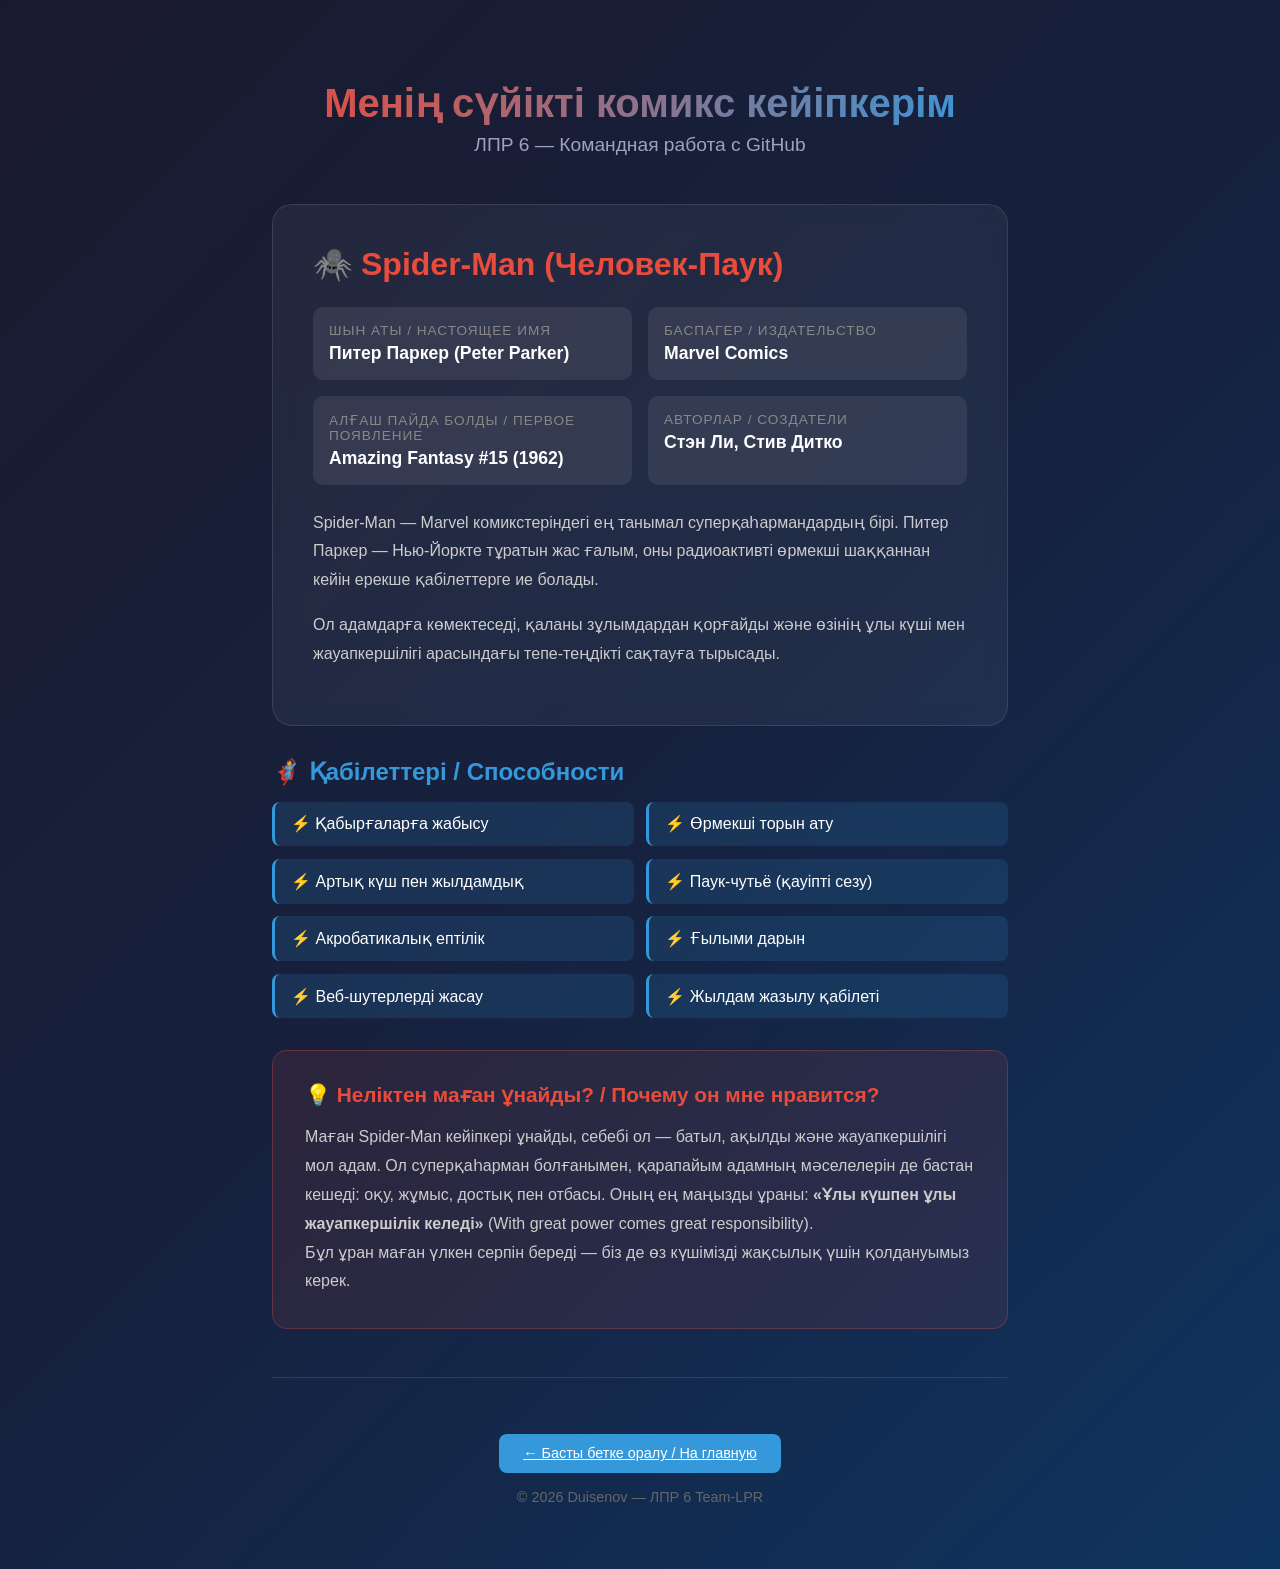
==== Duisenov-favorite-hero.html @ 9562bba0 "Добавлена страница с описанием любимого героя комиксов" ====
<!DOCTYPE html>
<html lang="kk">
<head>
    <meta charset="UTF-8">
    <meta name="viewport" content="width=device-width, initial-scale=1.0">
    <title>Менің сүйікті комикс кейіпкерім — Spider-Man</title>
    <style>
        * {
            margin: 0;
            padding: 0;
            box-sizing: border-box;
        }

        body {
            font-family: 'Segoe UI', Tahoma, Geneva, Verdana, sans-serif;
            background: linear-gradient(135deg, #1a1a2e, #16213e, #0f3460);
            color: #fff;
            min-height: 100vh;
        }

        .container {
            max-width: 800px;
            margin: 0 auto;
            padding: 2rem;
        }

        header {
            text-align: center;
            padding: 3rem 0;
        }

        header h1 {
            font-size: 2.5rem;
            margin-bottom: 0.5rem;
            background: linear-gradient(to right, #e74c3c, #3498db);
            -webkit-background-clip: text;
            -webkit-text-fill-color: transparent;
            background-clip: text;
        }

        header p {
            font-size: 1.2rem;
            color: #a0a0c0;
        }

        .hero-card {
            background: rgba(255, 255, 255, 0.05);
            border: 1px solid rgba(255, 255, 255, 0.1);
            border-radius: 20px;
            padding: 2.5rem;
            margin-bottom: 2rem;
            backdrop-filter: blur(10px);
        }

        .hero-card h2 {
            font-size: 2rem;
            color: #e74c3c;
            margin-bottom: 1rem;
            display: flex;
            align-items: center;
            gap: 0.5rem;
        }

        .hero-card h2::before {
            content: '🕷️';
            font-size: 2rem;
        }

        .info-grid {
            display: grid;
            grid-template-columns: 1fr 1fr;
            gap: 1rem;
            margin: 1.5rem 0;
        }

        .info-item {
            background: rgba(255, 255, 255, 0.08);
            padding: 1rem;
            border-radius: 10px;
        }

        .info-item .label {
            font-size: 0.85rem;
            color: #888;
            text-transform: uppercase;
            letter-spacing: 1px;
            margin-bottom: 0.3rem;
        }

        .info-item .value {
            font-size: 1.1rem;
            font-weight: bold;
        }

        .description {
            margin-top: 1.5rem;
            line-height: 1.8;
            color: #ccc;
        }

        .description p {
            margin-bottom: 1rem;
        }

        .abilities {
            margin-top: 2rem;
        }

        .abilities h3 {
            font-size: 1.5rem;
            margin-bottom: 1rem;
            color: #3498db;
        }

        .abilities ul {
            list-style: none;
            display: grid;
            grid-template-columns: 1fr 1fr;
            gap: 0.8rem;
        }

        .abilities li {
            background: rgba(52, 152, 219, 0.15);
            padding: 0.8rem 1rem;
            border-radius: 8px;
            border-left: 3px solid #3498db;
        }

        .abilities li::before {
            content: '⚡ ';
        }

        .reason {
            background: rgba(231, 76, 60, 0.1);
            border: 1px solid rgba(231, 76, 60, 0.3);
            border-radius: 15px;
            padding: 2rem;
            margin-top: 2rem;
        }

        .reason h3 {
            color: #e74c3c;
            margin-bottom: 1rem;
            font-size: 1.3rem;
        }

        .reason p {
            line-height: 1.8;
            color: #ccc;
        }

        footer {
            text-align: center;
            padding: 2rem 0;
            color: #666;
            font-size: 0.9rem;
            border-top: 1px solid rgba(255, 255, 255, 0.1);
            margin-top: 3rem;
        }

        .back-link {
            display: inline-block;
            margin-top: 1.5rem;
            padding: 0.7rem 1.5rem;
            background: #3498db;
            color: #fff;
            border-radius: 8px;
            transition: background 0.3s;
        }

        .back-link:hover {
            background: #2980b9;
        }

        @media (max-width: 600px) {
            .info-grid, .abilities ul {
                grid-template-columns: 1fr;
            }

            header h1 {
                font-size: 1.8rem;
            }
        }
    </style>
</head>
<body>
    <div class="container">
        <header>
            <h1>Менің сүйікті комикс кейіпкерім</h1>
            <p>ЛПР 6 — Командная работа с GitHub</p>
        </header>

        <div class="hero-card">
            <h2>Spider-Man (Человек-Паук)</h2>

            <div class="info-grid">
                <div class="info-item">
                    <div class="label">Шын аты / Настоящее имя</div>
                    <div class="value">Питер Паркер (Peter Parker)</div>
                </div>
                <div class="info-item">
                    <div class="label">Баспагер / Издательство</div>
                    <div class="value">Marvel Comics</div>
                </div>
                <div class="info-item">
                    <div class="label">Алғаш пайда болды / Первое появление</div>
                    <div class="value">Amazing Fantasy #15 (1962)</div>
                </div>
                <div class="info-item">
                    <div class="label">Авторлар / Создатели</div>
                    <div class="value">Стэн Ли, Стив Дитко</div>
                </div>
            </div>

            <div class="description">
                <p>
                    Spider-Man — Marvel комикстеріндегі ең танымал суперқаһармандардың бірі. 
                    Питер Паркер — Нью-Йоркте тұратын жас ғалым, оны радиоактивті өрмекші шаққаннан кейін 
                    ерекше қабілеттерге ие болады.
                </p>
                <p>
                    Ол адамдарға көмектеседі, қаланы зұлымдардан қорғайды және өзінің ұлы күші мен 
                    жауапкершілігі арасындағы тепе-теңдікті сақтауға тырысады.
                </p>
            </div>
        </div>

        <div class="abilities">
            <h3>🦸 Қабілеттері / Способности</h3>
            <ul>
                <li>Қабырғаларға жабысу</li>
                <li>Өрмекші торын ату</li>
                <li>Артық күш пен жылдамдық</li>
                <li>Паук-чутьё (қауіпті сезу)</li>
                <li>Акробатикалық ептілік</li>
                <li>Ғылыми дарын</li>
                <li>Веб-шутерлерді жасау</li>
                <li>Жылдам жазылу қабілеті</li>
            </ul>
        </div>

        <div class="reason">
            <h3>💡 Неліктен маған ұнайды? / Почему он мне нравится?</h3>
            <p>
                Маған Spider-Man кейіпкері ұнайды, себебі ол — батыл, ақылды және жауапкершілігі мол адам. 
                Ол суперқаһарман болғанымен, қарапайым адамның мәселелерін де бастан кешеді: оқу, жұмыс, 
                достық пен отбасы. Оның ең маңызды ұраны: 
                <strong>«Ұлы күшпен ұлы жауапкершілік келеді»</strong> 
                (With great power comes great responsibility).
            </p>
            <p>
                Бұл ұран маған үлкен серпін береді — біз де өз күшімізді жақсылық үшін қолдануымыз керек.
            </p>
        </div>

        <footer>
            <a href="index.html" class="back-link">← Басты бетке оралу / На главную</a>
            <p style="margin-top: 1rem;">&copy; 2026 Duisenov — ЛПР 6 Team-LPR</p>
        </footer>
    </div>
</body>
</html>
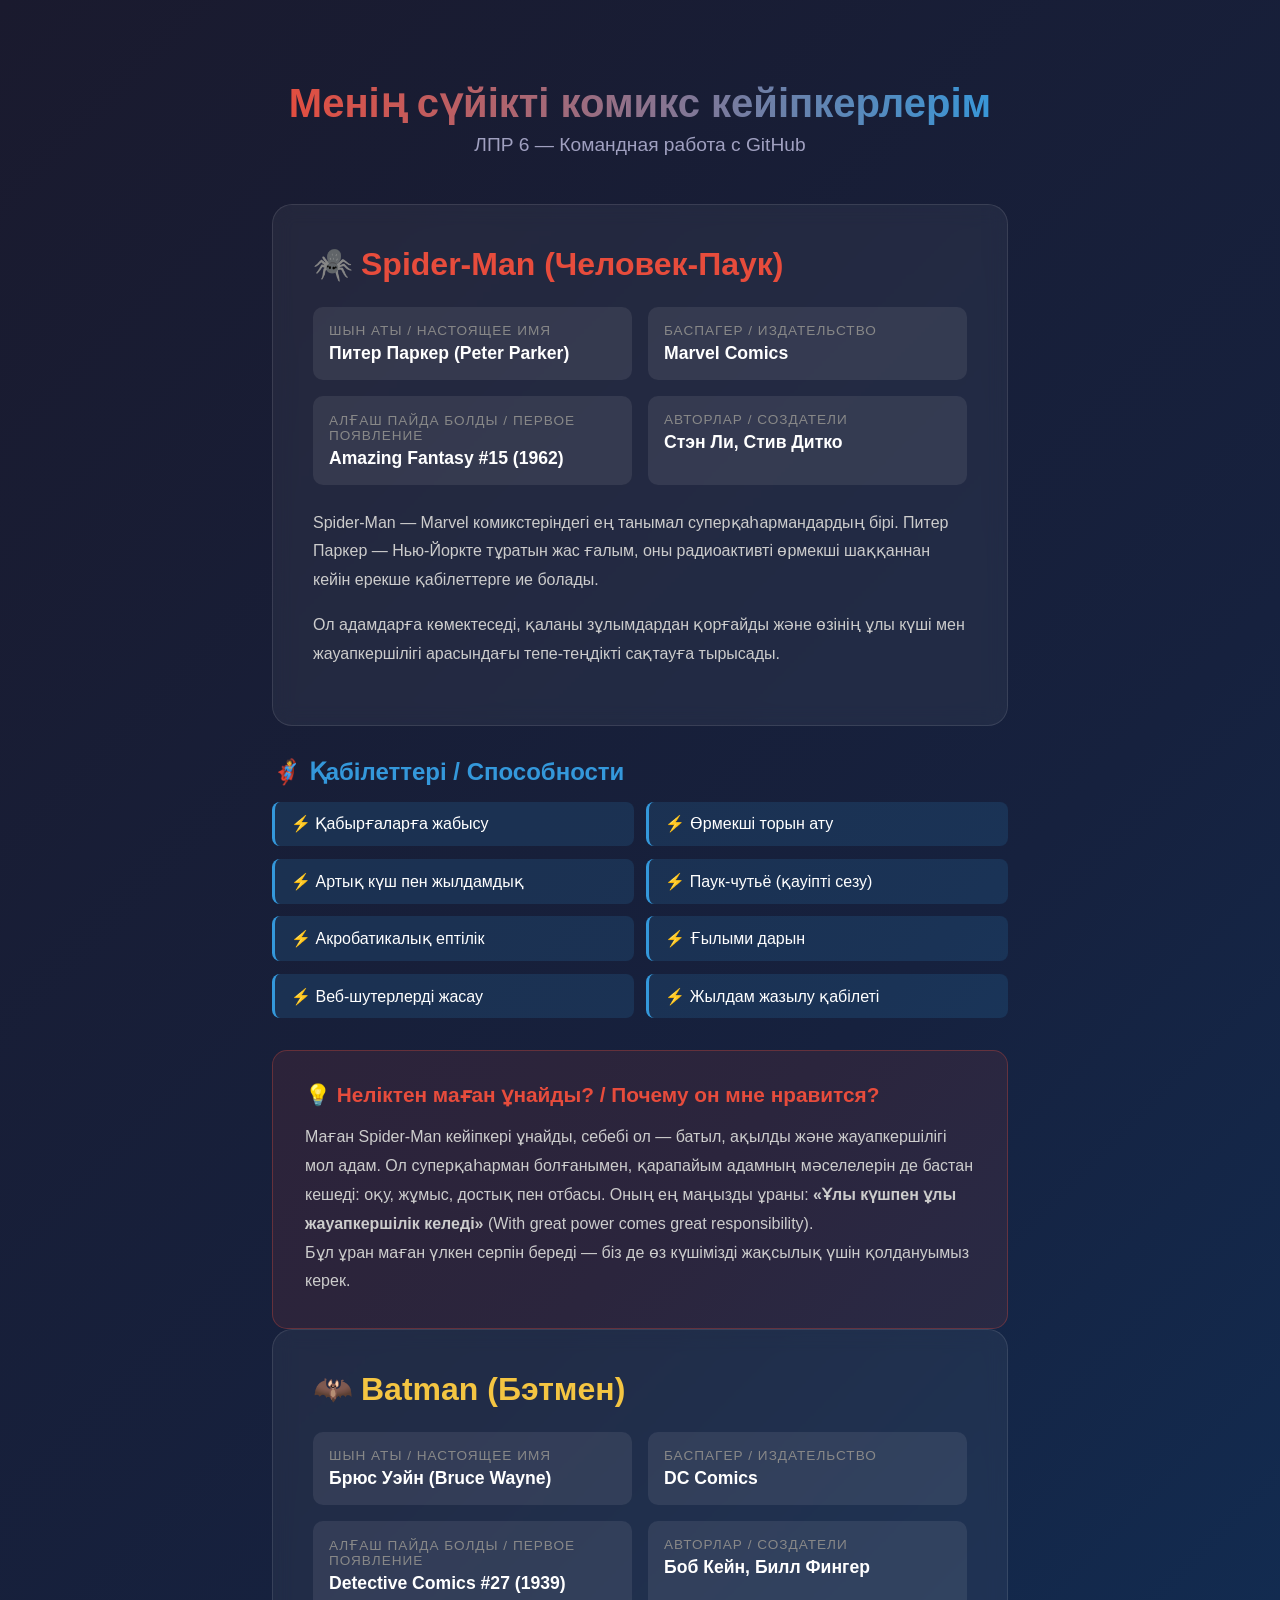
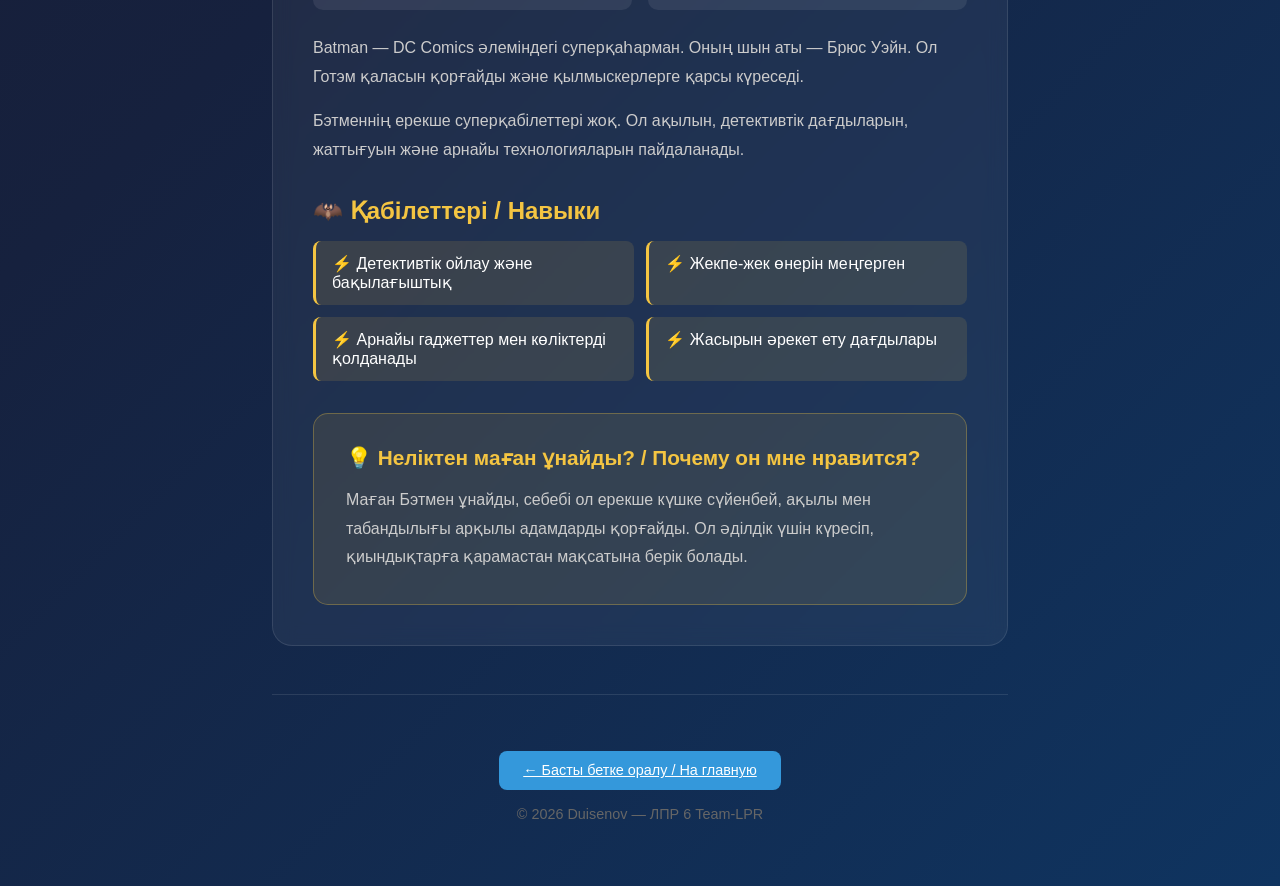
==== commit 3ff60a1c: "feat: add Batman to favorite heroes page" ====
--- a/Duisenov-favorite-hero.html
+++ b/Duisenov-favorite-hero.html
@@ -3,7 +3,7 @@
 <head>
     <meta charset="UTF-8">
     <meta name="viewport" content="width=device-width, initial-scale=1.0">
-    <title>Менің сүйікті комикс кейіпкерім — Spider-Man</title>
+    <title>Менің сүйікті комикс кейіпкерлерім — Spider-Man және Batman</title>
     <style>
         * {
             margin: 0;
@@ -64,6 +64,19 @@
         .hero-card h2::before {
             content: '🕷️';
             font-size: 2rem;
+        }
+
+        .hero-card.batman h2 { color: #f4c542; }
+        .hero-card.batman h2::before { content: '🦇'; }
+        .hero-card.batman .abilities h3,
+        .hero-card.batman .reason h3 { color: #f4c542; }
+        .hero-card.batman .abilities li {
+            background: rgba(244, 197, 66, 0.12);
+            border-left-color: #f4c542;
+        }
+        .hero-card.batman .reason {
+            background: rgba(244, 197, 66, 0.1);
+            border-color: rgba(244, 197, 66, 0.3);
         }
 
         .info-grid {
@@ -186,7 +199,7 @@
 <body>
     <div class="container">
         <header>
-            <h1>Менің сүйікті комикс кейіпкерім</h1>
+            <h1>Менің сүйікті комикс кейіпкерлерім</h1>
             <p>ЛПР 6 — Командная работа с GitHub</p>
         </header>
 
@@ -253,6 +266,55 @@
             </p>
         </div>
 
+        <div class="hero-card batman">
+            <h2>Batman (Бэтмен)</h2>
+            <div class="info-grid">
+                <div class="info-item">
+                    <div class="label">Шын аты / Настоящее имя</div>
+                    <div class="value">Брюс Уэйн (Bruce Wayne)</div>
+                </div>
+                <div class="info-item">
+                    <div class="label">Баспагер / Издательство</div>
+                    <div class="value">DC Comics</div>
+                </div>
+                <div class="info-item">
+                    <div class="label">Алғаш пайда болды / Первое появление</div>
+                    <div class="value">Detective Comics #27 (1939)</div>
+                </div>
+                <div class="info-item">
+                    <div class="label">Авторлар / Создатели</div>
+                    <div class="value">Боб Кейн, Билл Фингер</div>
+                </div>
+            </div>
+            <div class="description">
+                <p>
+                    Batman — DC Comics әлеміндегі суперқаһарман. Оның шын аты — Брюс Уэйн.
+                    Ол Готэм қаласын қорғайды және қылмыскерлерге қарсы күреседі.
+                </p>
+                <p>
+                    Бэтменнің ерекше суперқабілеттері жоқ. Ол ақылын, детективтік дағдыларын,
+                    жаттығуын және арнайы технологияларын пайдаланады.
+                </p>
+            </div>
+            <div class="abilities">
+                <h3>🦇 Қабілеттері / Навыки</h3>
+                <ul>
+                    <li>Детективтік ойлау және бақылағыштық</li>
+                    <li>Жекпе-жек өнерін меңгерген</li>
+                    <li>Арнайы гаджеттер мен көліктерді қолданады</li>
+                    <li>Жасырын әрекет ету дағдылары</li>
+                </ul>
+            </div>
+            <div class="reason">
+                <h3>💡 Неліктен маған ұнайды? / Почему он мне нравится?</h3>
+                <p>
+                    Маған Бэтмен ұнайды, себебі ол ерекше күшке сүйенбей, ақылы мен табандылығы
+                    арқылы адамдарды қорғайды. Ол әділдік үшін күресіп, қиындықтарға қарамастан
+                    мақсатына берік болады.
+                </p>
+            </div>
+        </div>
+
         <footer>
             <a href="index.html" class="back-link">← Басты бетке оралу / На главную</a>
             <p style="margin-top: 1rem;">&copy; 2026 Duisenov — ЛПР 6 Team-LPR</p>
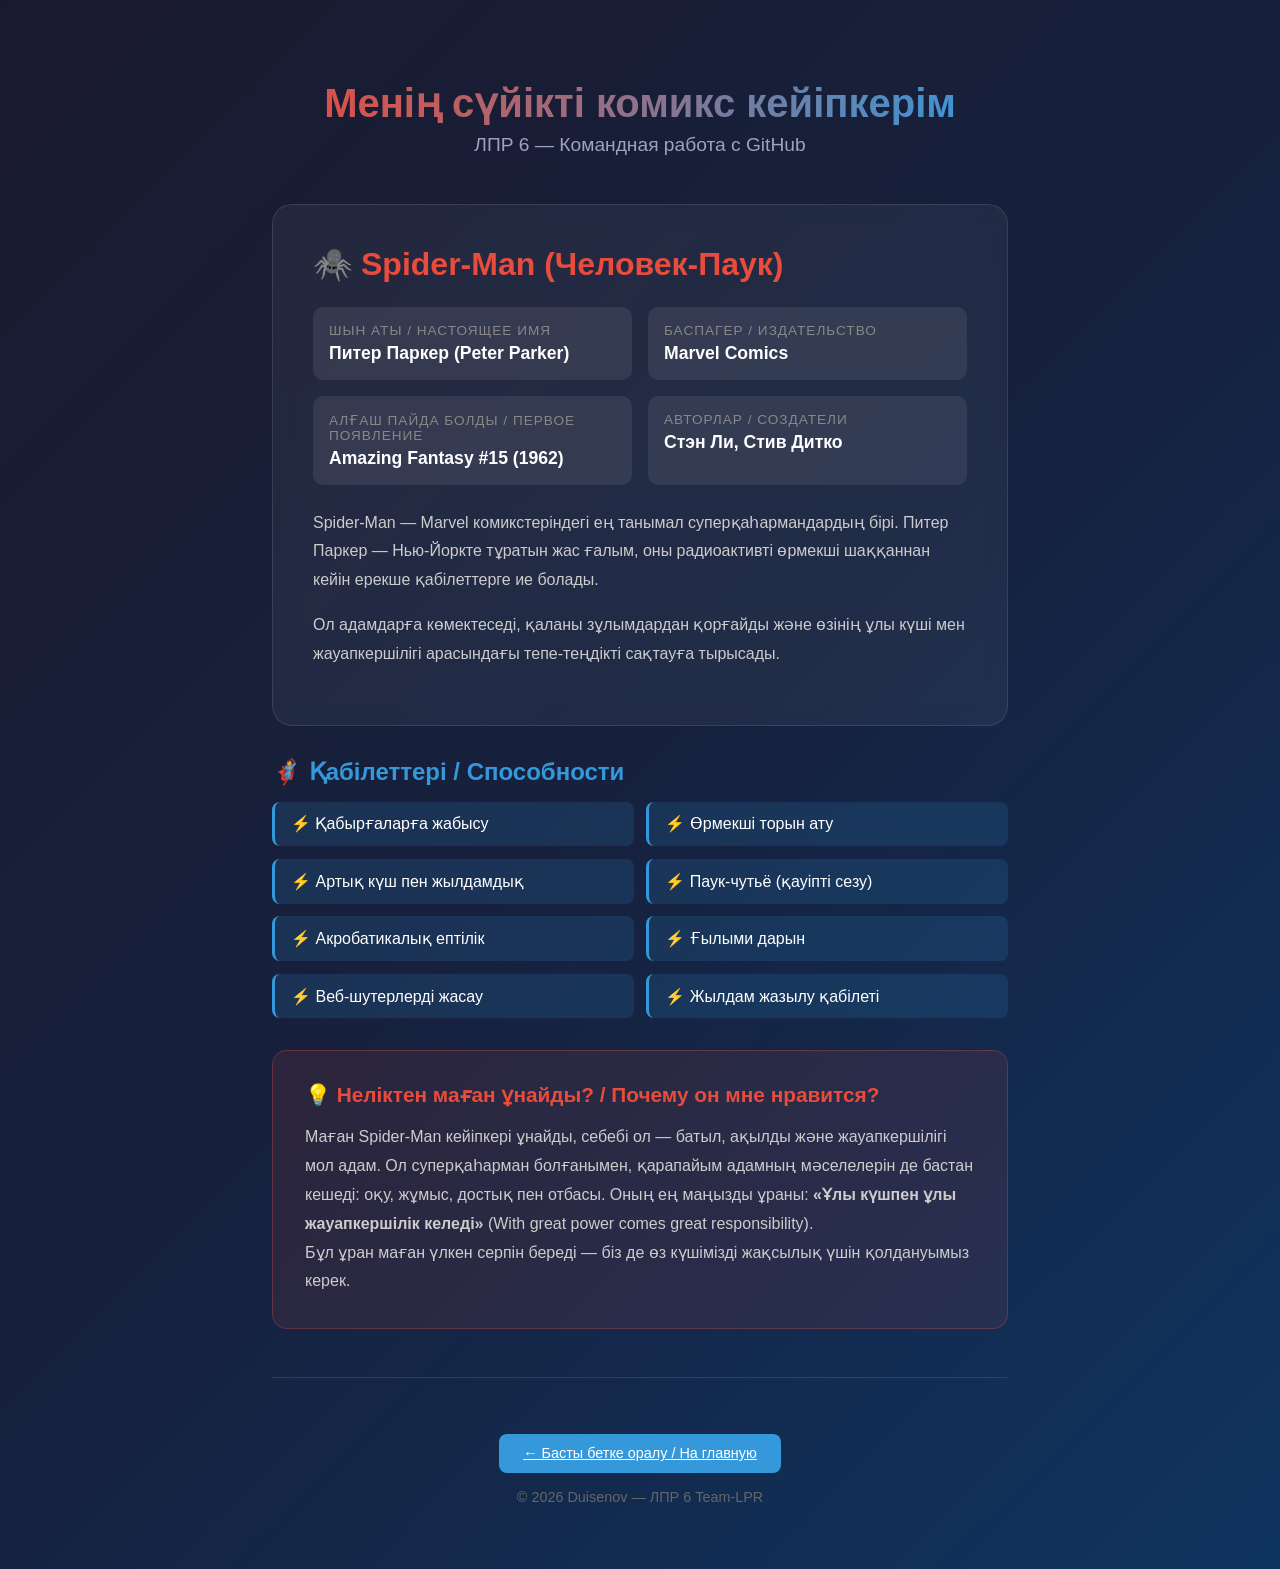
==== commit ccf71d01: "feat: add Abish Batman page and remove Ladybug" ====
--- a/Duisenov-favorite-hero.html
+++ b/Duisenov-favorite-hero.html
@@ -3,7 +3,7 @@
 <head>
     <meta charset="UTF-8">
     <meta name="viewport" content="width=device-width, initial-scale=1.0">
-    <title>Менің сүйікті комикс кейіпкерлерім — Spider-Man және Batman</title>
+    <title>Менің сүйікті комикс кейіпкерім — Spider-Man</title>
     <style>
         * {
             margin: 0;
@@ -64,19 +64,6 @@
         .hero-card h2::before {
             content: '🕷️';
             font-size: 2rem;
-        }
-
-        .hero-card.batman h2 { color: #f4c542; }
-        .hero-card.batman h2::before { content: '🦇'; }
-        .hero-card.batman .abilities h3,
-        .hero-card.batman .reason h3 { color: #f4c542; }
-        .hero-card.batman .abilities li {
-            background: rgba(244, 197, 66, 0.12);
-            border-left-color: #f4c542;
-        }
-        .hero-card.batman .reason {
-            background: rgba(244, 197, 66, 0.1);
-            border-color: rgba(244, 197, 66, 0.3);
         }
 
         .info-grid {
@@ -199,7 +186,7 @@
 <body>
     <div class="container">
         <header>
-            <h1>Менің сүйікті комикс кейіпкерлерім</h1>
+            <h1>Менің сүйікті комикс кейіпкерім</h1>
             <p>ЛПР 6 — Командная работа с GitHub</p>
         </header>
 
@@ -266,55 +253,6 @@
             </p>
         </div>
 
-        <div class="hero-card batman">
-            <h2>Batman (Бэтмен)</h2>
-            <div class="info-grid">
-                <div class="info-item">
-                    <div class="label">Шын аты / Настоящее имя</div>
-                    <div class="value">Брюс Уэйн (Bruce Wayne)</div>
-                </div>
-                <div class="info-item">
-                    <div class="label">Баспагер / Издательство</div>
-                    <div class="value">DC Comics</div>
-                </div>
-                <div class="info-item">
-                    <div class="label">Алғаш пайда болды / Первое появление</div>
-                    <div class="value">Detective Comics #27 (1939)</div>
-                </div>
-                <div class="info-item">
-                    <div class="label">Авторлар / Создатели</div>
-                    <div class="value">Боб Кейн, Билл Фингер</div>
-                </div>
-            </div>
-            <div class="description">
-                <p>
-                    Batman — DC Comics әлеміндегі суперқаһарман. Оның шын аты — Брюс Уэйн.
-                    Ол Готэм қаласын қорғайды және қылмыскерлерге қарсы күреседі.
-                </p>
-                <p>
-                    Бэтменнің ерекше суперқабілеттері жоқ. Ол ақылын, детективтік дағдыларын,
-                    жаттығуын және арнайы технологияларын пайдаланады.
-                </p>
-            </div>
-            <div class="abilities">
-                <h3>🦇 Қабілеттері / Навыки</h3>
-                <ul>
-                    <li>Детективтік ойлау және бақылағыштық</li>
-                    <li>Жекпе-жек өнерін меңгерген</li>
-                    <li>Арнайы гаджеттер мен көліктерді қолданады</li>
-                    <li>Жасырын әрекет ету дағдылары</li>
-                </ul>
-            </div>
-            <div class="reason">
-                <h3>💡 Неліктен маған ұнайды? / Почему он мне нравится?</h3>
-                <p>
-                    Маған Бэтмен ұнайды, себебі ол ерекше күшке сүйенбей, ақылы мен табандылығы
-                    арқылы адамдарды қорғайды. Ол әділдік үшін күресіп, қиындықтарға қарамастан
-                    мақсатына берік болады.
-                </p>
-            </div>
-        </div>
-
         <footer>
             <a href="index.html" class="back-link">← Басты бетке оралу / На главную</a>
             <p style="margin-top: 1rem;">&copy; 2026 Duisenov — ЛПР 6 Team-LPR</p>
